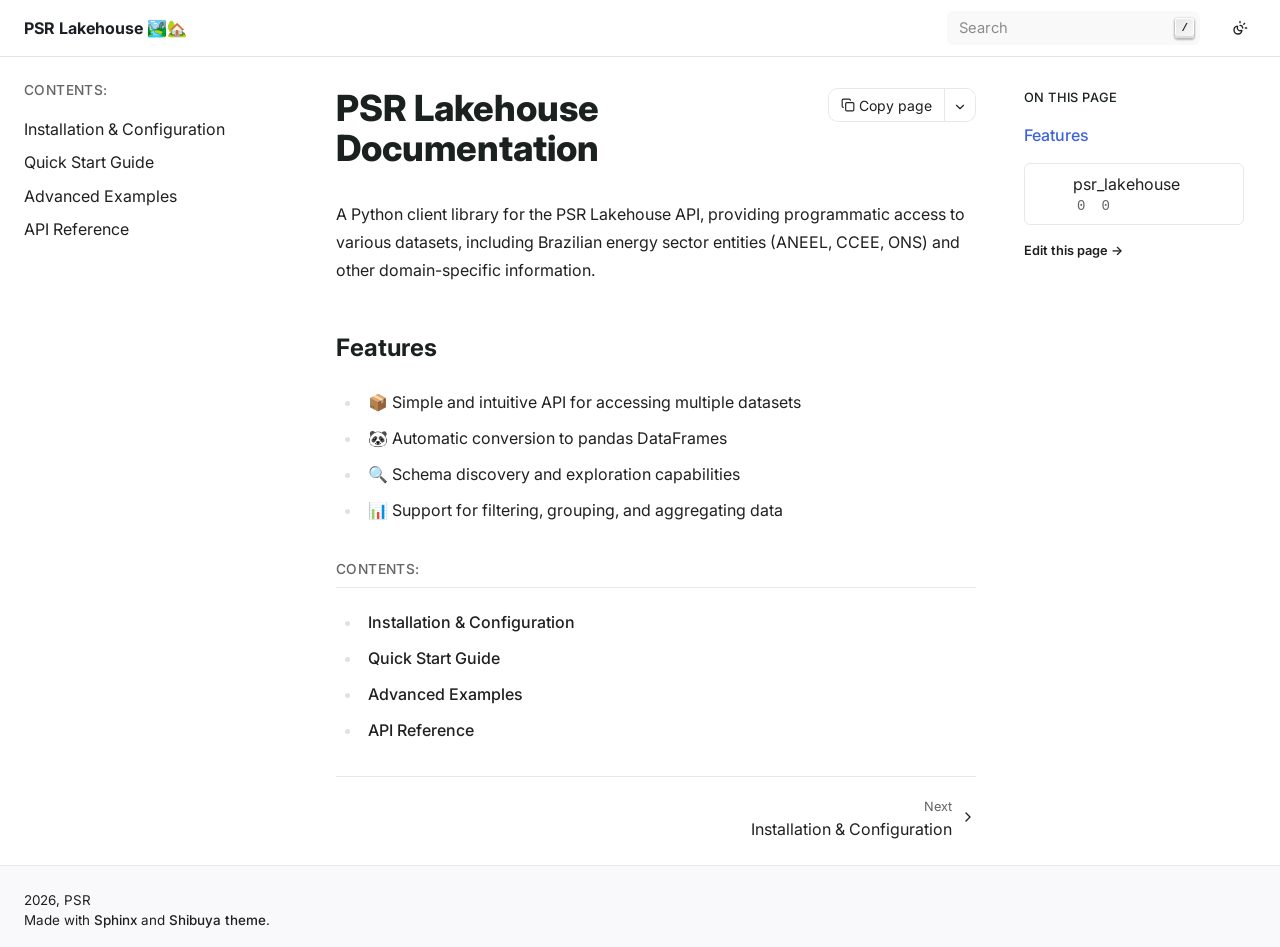
==== index.html @ c458782f "deploy: 25bab69f5a6893f2decd685c7408d98a4e9df2b8" ====
<!DOCTYPE html>
<html lang="en" data-accent-color="indigo" data-content_root="./">
<head>
  <meta charset="utf-8">
  <meta name="viewport" content="width=device-width, initial-scale=1.0"><title>PSR Lakehouse 🏞️🏡 documentation</title><link rel="index" title="Index" href="genindex.html" /><link rel="search" title="Search" href="search.html" /><link rel="next" title="Installation &amp; Configuration" href="installation.html" /><script>
    function setColorMode(t){let e=document.documentElement;e.setAttribute("data-color-mode",t);let a=window.matchMedia&&window.matchMedia("(prefers-color-scheme: dark)").matches,s=t;"auto"===t&&(s=a?"dark":"light"),"light"===s?(e.classList.remove("dark"),e.classList.add("light")):(e.classList.remove("light"),e.classList.add("dark"))}
    setColorMode(localStorage._theme||"auto");
  </script><link rel="stylesheet" type="text/css" href="_static/pygments.css?v=e1a1ceaf" />
    <link rel="stylesheet" type="text/css" href="_static/shibuya.css?v=44020203" />
    <link media="print" rel="stylesheet" type="text/css" href="_static/print.css?v=20ff2c19" />
    <link rel="preconnect" href="https://fonts.googleapis.com">
<link rel="preconnect" href="https://fonts.gstatic.com" crossorigin>
<link href="https://fonts.googleapis.com/css2?family=Inter:wght@400;500;600;700&display=swap" rel="stylesheet">
<style>
:root {
  --sy-f-text: "Inter", var(--sy-f-sys), var(--sy-f-cjk), sans-serif;
  --sy-f-heading: "Inter", var(--sy-f-sys), var(--sy-f-cjk), sans-serif;
}
</style>
    <meta property="og:type" content="website"/><meta property="og:title" content="PSR Lakehouse Documentation"/>
    <meta name="twitter:card" content="summary"/>
  </head>
<body><div class="sy-head">
  <div class="sy-head-blur"></div>
  <div class="sy-head-inner sy-container mx-auto">
    <a class="sy-head-brand" href="#">
      
      
      <strong>PSR Lakehouse 🏞️🏡</strong>
    </a>
    <div class="sy-head-nav" id="head-nav">
      <nav class="sy-head-links"></nav>
      <div class="sy-head-extra flex items-center print:hidden"><form class="searchbox flex items-center" action="search.html" method="get">
  <input type="text" name="q" placeholder="Search" />
  <kbd>/</kbd>
</form><div class="sy-head-socials">
  <a href="https://github.com/psrenergy/psr_lakehouse" aria-label="GitHub">
    <iconify-icon icon="simple-icons:github"></iconify-icon>
  </a></div></div>
    </div>
    <div class="sy-head-actions flex items-center shrink-0 print:hidden"><button class="js-theme theme-switch flex items-center"
data-aria-auto="Switch to light color mode"
data-aria-light="Switch to dark color mode"
data-aria-dark="Switch to auto color mode">
<i class="i-lucide theme-icon"></i>
</button><button class="md:hidden flex items-center js-menu" aria-label="Menu" type="button" aria-controls="head-nav" aria-expanded="false">
        <div class="hamburger">
          <span class="hamburger_1"></span>
          <span class="hamburger_2"></span>
          <span class="hamburger_3"></span>
        </div>
      </button>
    </div>
  </div>
</div>
<div class="sy-page sy-container flex mx-auto">
  <aside id="lside" class="sy-lside md:w-72 md:shrink-0 print:hidden">
    <div class="sy-lside-inner md:sticky">
      <div class="sy-scrollbar p-6">
        <div class="globaltoc" data-expand-depth="0"><p class="caption" role="heading" aria-level="3"><span class="caption-text">Contents:</span></p>
<ul>
<li class="toctree-l1"><a class="reference internal" href="installation.html">Installation &amp; Configuration</a></li>
<li class="toctree-l1"><a class="reference internal" href="quickstart.html">Quick Start Guide</a></li>
<li class="toctree-l1"><a class="reference internal" href="examples.html">Advanced Examples</a></li>
<li class="toctree-l1"><a class="reference internal" href="api.html">API Reference</a></li>
</ul>

        </div>
      </div>
    </div>
  </aside>
  <div class="lside-overlay js-menu" role="button" aria-label="Close left sidebar" aria-controls="lside" aria-expanded="false"></div>
  <aside id="rside" class="sy-rside pb-3 w-64 shrink-0 order-last">
    <button class="rside-close js-menu xl:hidden" aria-label="Close Table of Contents" type="button" aria-controls="rside" aria-expanded="false">
      <i class="i-lucide close"></i>
    </button>
    <div class="sy-scrollbar sy-rside-inner px-6 xl:top-16 xl:sticky xl:pl-0 pt-6 pb-4"><div class="localtoc"><h3>On this page</h3><ul>
<li><a class="reference internal" href="#features">Features</a></li>
</ul>
</div><a class="js-repo-stats repo-stats flex items-center" href="https://github.com/psrenergy/psr_lakehouse"
  data-type="github" data-user="psrenergy" data-repo="psr_lakehouse">
  <span class="w-8 flex items-center justify-around shrink-0 text-3xl">
    <iconify-icon icon="simple-icons:github"></iconify-icon>
  </span>
  <span class="flex-grow px-2 break-all">
    
    
      <span>psr_lakehouse</span>
    
    <span class="flex text-sm repo-stats-count">
      <span class="flex items-center pr-3">
        <iconify-icon icon="lucide:star"></iconify-icon>
        <strong class="js-repo-stars ml-1">0</strong>
      </span>
      <span class="flex items-center">
        <iconify-icon icon="lucide:git-fork"></iconify-icon>
        <strong class="js-repo-forks ml-1">0</strong>
      </span>
    </span>
  </span>
</a><div class="edit-this-page">
  <a href="https://github.com/psrenergy/psr_lakehouse/blob/main/docs/index.rst">Edit this page</a>
</div><div id="ethical-ad-placement" data-ea-publisher="readthedocs"></div></div>
  </aside>
  <div class="rside-overlay js-menu" role="button" aria-label="Close Table of Contents" aria-controls="rside" aria-expanded="false"></div>
  <main class="sy-main w-full max-sm:max-w-full print:pt-6">
<div class="sy-breadcrumbs" role="navigation">
  <div class="sy-breadcrumbs-inner flex items-center">
    <div class="md:hidden mr-3">
      <button class="js-menu" aria-label="Menu" type="button" aria-controls="lside" aria-expanded="false">
        <i class="i-lucide menu"></i>
      </button>
    </div>
    <ol class="flex-1" itemscope itemtype="https://schema.org/BreadcrumbList"><li itemprop="itemListElement" itemscope itemtype="https://schema.org/ListItem">
        <a itemprop="item" href="#"><span itemprop="name">PSR Lakehouse 🏞️🏡</span></a>
        <span>/</span>
        <meta itemprop="position" content="1" />
      </li><li itemprop="itemListElement" itemscope itemtype="https://schema.org/ListItem">
        <strong itemprop="name">PSR Lakehouse Documentation</strong>
        <meta itemprop="position" content="2" />
      </li></ol>
    <div class="xl:hidden ml-1">
      <button class="js-menu" aria-label="Show table of contents" type="button" aria-controls="rside"
        aria-expanded="false">
        <i class="i-lucide outdent"></i>
      </button>
    </div>
  </div>
</div><div class="flex flex-col break-words justify-between">
      <div class="relative min-w-0 max-w-6xl px-6 pb-6 pt-8 xl:px-12">
  <div class="copy-page-wrapper relative pb-4 lg:absolute lg:top-8 lg:right-6 xl:right-12">
  <div id="copy-page-trigger">
    <button
      type="button"
      class="js-copy px-3 py-1 inline-flex items-center gap-1"
      data-url="https://raw.githubusercontent.com/psrenergy/psr_lakehouse/refs/heads/main/docs/index.rst.txt"
    >
      <i class="i-lucide" data-icon="copy"></i>
      <span>Copy page</span>
    </button>
    <button class="js-menu px-2 py-1" type="button" aria-label="More actions"
      aria-haspopup="menu" aria-expanded="false" aria-controls="copy-page-content">
      <i class="i-lucide chevron-down"></i>
    </button>
  </div>
  <div id="copy-page-content" role="menu" aria-orientation="vertical" aria-hidden="true">
    <div role="presentation">
      <div class="flex flex-col" role="group">
        <button class="js-copy" type="button" role="menuitem"
          data-url="https://raw.githubusercontent.com/psrenergy/psr_lakehouse/refs/heads/main/docs/index.rst.txt">
          <span class="iconify-icon">
            <i class="i-lucide" data-icon="copy"></i>
          </span>
          <span>Copy page</span>
        </button>
        <a role="menuitem" href="https://raw.githubusercontent.com/psrenergy/psr_lakehouse/refs/heads/main/docs/index.rst.txt" target="_blank" rel="nofollow"><iconify-icon icon="bi:code-slash"></iconify-icon>
            <span>View Source</span></a><a role="menuitem" href="https://chatgpt.com/?hints=search&q=Read%20https%3A//raw.githubusercontent.com/psrenergy/psr_lakehouse/refs/heads/main/docs/index.rst.txt%20so%20I%20can%20ask%20questions%20about%20it." target="_blank" rel="nofollow">
          <iconify-icon icon="bi:openai"></iconify-icon>
          <span>Open in ChatGPT</span>
        </a><a role="menuitem" href="https://claude.ai/new?q=Read%20https%3A//raw.githubusercontent.com/psrenergy/psr_lakehouse/refs/heads/main/docs/index.rst.txt%20so%20I%20can%20ask%20questions%20about%20it." target="_blank" rel="nofollow">
          <iconify-icon icon="bi:claude"></iconify-icon>
          <span>Open in Claude</span>
        </a></div>
    </div>
  </div>
</div><article class="yue" role="main">
          <section id="psr-lakehouse-documentation">
<h1>PSR Lakehouse Documentation<a class="headerlink" href="#psr-lakehouse-documentation" title="Link to this heading">¶</a></h1>
<p>A Python client library for the PSR Lakehouse API, providing programmatic access to various datasets, including Brazilian energy sector entities (ANEEL, CCEE, ONS) and other domain-specific information.</p>
<section id="features">
<h2>Features<a class="headerlink" href="#features" title="Link to this heading">¶</a></h2>
<ul class="simple">
<li><p>📦 Simple and intuitive API for accessing multiple datasets</p></li>
<li><p>🐼 Automatic conversion to pandas DataFrames</p></li>
<li><p>🔍 Schema discovery and exploration capabilities</p></li>
<li><p>📊 Support for filtering, grouping, and aggregating data</p></li>
</ul>
<div class="toctree-wrapper compound">
<p class="caption" role="heading"><span class="caption-text">Contents:</span></p>
<ul>
<li class="toctree-l1"><a class="reference internal" href="installation.html">Installation &amp; Configuration</a></li>
<li class="toctree-l1"><a class="reference internal" href="quickstart.html">Quick Start Guide</a></li>
<li class="toctree-l1"><a class="reference internal" href="examples.html">Advanced Examples</a></li>
<li class="toctree-l1"><a class="reference internal" href="api.html">API Reference</a></li>
</ul>
</div>
</section>
</section>

        </article><button class="back-to-top" type="button">
  <svg xmlns="http://www.w3.org/2000/svg" viewBox="0 0 24 24">
    <path d="M13 20h-2V8l-5.5 5.5-1.42-1.42L12 4.16l7.92 7.92-1.42 1.42L13 8v12z"></path>
  </svg>
  <span>Back to top</span>
</button><div class="navigation flex print:hidden"><div class="navigation-next">
    <a href="installation.html">
      <div class="page-info">
        <span>Next</span>
        <div class="title">Installation &amp; Configuration</div>
      </div>
      <i class="i-lucide chevron-right"></i>
    </a>
  </div></div></div>
    </div>
  </main>
</div>
<footer class="sy-foot">
  <div class="sy-foot-inner sy-container mx-auto">
    <div class="sy-foot-reserved md:flex justify-between items-center">
      <div class="sy-foot-copyright"><p>2026, PSR</p>
  
  <p>
    Made with
    
    <a href="https://www.sphinx-doc.org/">Sphinx</a> and
    
    <a href="https://shibuya.lepture.com">Shibuya theme</a>.
  </p>
</div>
      <div class="sy-foot-socials">
<a href="https://github.com/psrenergy/psr_lakehouse" aria-label="GitHub">
  <iconify-icon icon="simple-icons:github"></iconify-icon>
</a></div>
    </div>
  </div>
</footer>
      <script src="_static/documentation_options.js?v=5929fcd5"></script>
      <script src="_static/doctools.js?v=fd6eb6e6"></script>
      <script src="_static/sphinx_highlight.js?v=6ffebe34"></script>
      <script src="_static/shibuya.js?v=cac61aee"></script></body>
</html>
---- _static/pygments.css ----
:root {
--syntax-light-background: #ffffff;
--syntax-light-highlight: #4ac26b40;
--syntax-light-text: #1F2328;
--syntax-light-escape: #0A3069;
--syntax-light-error: #82071E;
--syntax-light-keyword: #CF222E;
--syntax-light-keyword-constant: #0550AE;
--syntax-light-keyword-type: #953800;
--syntax-light-name-attribute: #0550AE;
--syntax-light-name-builtin: #0550AE;
--syntax-light-name-class: #953800;
--syntax-light-name-constant: #0550AE;
--syntax-light-name-decorator: #0550AE;
--syntax-light-name-entity: #0550AE;
--syntax-light-name-exception: #0550AE;
--syntax-light-name-function: #8250DF;
--syntax-light-name-function-magic: #0550AE;
--syntax-light-name-property: #0550AE;
--syntax-light-name-label: #0A3069;
--syntax-light-name-tag: #116329;
--syntax-light-name-variable-class: #953800;
--syntax-light-literal: #0A3069;
--syntax-light-literal-string: #0A3069;
--syntax-light-literal-string-affix: #CF222E;
--syntax-light-literal-string-backtick: #0550AE;
--syntax-light-literal-string-interpol: #CF222E;
--syntax-light-literal-string-regex: #0A3069;
--syntax-light-literal-string-symbol: #0550AE;
--syntax-light-literal-number: #0550AE;
--syntax-light-operator: #CF222E;
--syntax-light-operator-word: #0550AE;
--syntax-light-comment: #6E7781;
--syntax-light-comment-preproc: #CF222E;
--syntax-light-comment-preprocfile: #0A3069;
--syntax-light-generic-deleted: #82071E;
--syntax-light-generic-emph: #1F2328;
--syntax-light-generic-error: #82071E;
--syntax-light-generic-heading: #0550AE;
--syntax-light-generic-inserted: #116329;
--syntax-light-generic-output: #0A3069;
--syntax-light-generic-prompt: #CF222E;
--syntax-light-generic-strong: #1F2328;
--syntax-light-generic-subheading: #0550AE;
--syntax-light-generic-emphstrong: #1F2328;
--syntax-light-generic-traceback: #82071E;
--syntax-light-text-whitespace: #1F2328;
--syntax-light-keyword-declaration: #CF222E;
--syntax-light-keyword-namespace: #CF222E;
--syntax-light-keyword-pseudo: #CF222E;
--syntax-light-keyword-reserved: #CF222E;
--syntax-light-name-builtin-pseudo: #0550AE;
--syntax-light-literal-date: #0A3069;
--syntax-light-literal-string-char: #0A3069;
--syntax-light-literal-string-delimiter: #0A3069;
--syntax-light-literal-string-doc: #0A3069;
--syntax-light-literal-string-double: #0A3069;
--syntax-light-literal-string-escape: #0A3069;
--syntax-light-literal-string-heredoc: #0A3069;
--syntax-light-literal-string-other: #0A3069;
--syntax-light-literal-string-single: #0A3069;
--syntax-light-literal-number-bin: #0550AE;
--syntax-light-literal-number-float: #0550AE;
--syntax-light-literal-number-hex: #0550AE;
--syntax-light-literal-number-integer: #0550AE;
--syntax-light-literal-number-integer-long: #0550AE;
--syntax-light-literal-number-oct: #0550AE;
--syntax-light-comment-hashbang: #6E7781;
--syntax-light-comment-multiline: #6E7781;
--syntax-light-comment-single: #6E7781;
--syntax-light-comment-special: #6E7781;
}
html.light .highlight .c { color: var(--syntax-light-comment) }
html.light .highlight .err { color: var(--syntax-light-error) }
html.light .highlight .esc { color: var(--syntax-light-escape) }
html.light .highlight .k { color: var(--syntax-light-keyword) }
html.light .highlight .l { color: var(--syntax-light-literal) }
html.light .highlight .o { color: var(--syntax-light-operator) }
html.light .highlight .ch { color: var(--syntax-light-comment-hashbang) }
html.light .highlight .cm { color: var(--syntax-light-comment-multiline) }
html.light .highlight .cp { color: var(--syntax-light-comment-preproc) }
html.light .highlight .cpf { color: var(--syntax-light-comment-preprocfile) }
html.light .highlight .c1 { color: var(--syntax-light-comment-single) }
html.light .highlight .cs { color: var(--syntax-light-comment-special) }
html.light .highlight .gd { color: var(--syntax-light-generic-deleted) }
html.light .highlight .ge { color: var(--syntax-light-generic-emph); font-style: italic }
html.light .highlight .ges { color: var(--syntax-light-generic-emphstrong); font-weight: bold; font-style: italic }
html.light .highlight .gr { color: var(--syntax-light-generic-error) }
html.light .highlight .gh { color: var(--syntax-light-generic-heading); font-weight: bold }
html.light .highlight .gi { color: var(--syntax-light-generic-inserted) }
html.light .highlight .go { color: var(--syntax-light-generic-output) }
html.light .highlight .gp { color: var(--syntax-light-generic-prompt) }
html.light .highlight .gs { color: var(--syntax-light-generic-strong); font-weight: bold }
html.light .highlight .gu { color: var(--syntax-light-generic-subheading) }
html.light .highlight .gt { color: var(--syntax-light-generic-traceback) }
html.light .highlight .kc { color: var(--syntax-light-keyword-constant) }
html.light .highlight .kd { color: var(--syntax-light-keyword-declaration) }
html.light .highlight .kn { color: var(--syntax-light-keyword-namespace) }
html.light .highlight .kp { color: var(--syntax-light-keyword-pseudo) }
html.light .highlight .kr { color: var(--syntax-light-keyword-reserved) }
html.light .highlight .kt { color: var(--syntax-light-keyword-type) }
html.light .highlight .ld { color: var(--syntax-light-literal-date) }
html.light .highlight .m { color: var(--syntax-light-literal-number) }
html.light .highlight .s { color: var(--syntax-light-literal-string) }
html.light .highlight .na { color: var(--syntax-light-name-attribute) }
html.light .highlight .nb { color: var(--syntax-light-name-builtin) }
html.light .highlight .nc { color: var(--syntax-light-name-class) }
html.light .highlight .no { color: var(--syntax-light-name-constant) }
html.light .highlight .nd { color: var(--syntax-light-name-decorator) }
html.light .highlight .ni { color: var(--syntax-light-name-entity) }
html.light .highlight .ne { color: var(--syntax-light-name-exception) }
html.light .highlight .nf { color: var(--syntax-light-name-function) }
html.light .highlight .nl { color: var(--syntax-light-name-label) }
html.light .highlight .py { color: var(--syntax-light-name-property) }
html.light .highlight .nt { color: var(--syntax-light-name-tag) }
html.light .highlight .ow { color: var(--syntax-light-operator-word) }
html.light .highlight .w { color: var(--syntax-light-text-whitespace) }
html.light .highlight .mb { color: var(--syntax-light-literal-number-bin) }
html.light .highlight .mf { color: var(--syntax-light-literal-number-float) }
html.light .highlight .mh { color: var(--syntax-light-literal-number-hex) }
html.light .highlight .mi { color: var(--syntax-light-literal-number-integer) }
html.light .highlight .mo { color: var(--syntax-light-literal-number-oct) }
html.light .highlight .sa { color: var(--syntax-light-literal-string-affix) }
html.light .highlight .sb { color: var(--syntax-light-literal-string-backtick) }
html.light .highlight .sc { color: var(--syntax-light-literal-string-char) }
html.light .highlight .dl { color: var(--syntax-light-literal-string-delimiter) }
html.light .highlight .sd { color: var(--syntax-light-literal-string-doc) }
html.light .highlight .s2 { color: var(--syntax-light-literal-string-double) }
html.light .highlight .se { color: var(--syntax-light-literal-string-escape) }
html.light .highlight .sh { color: var(--syntax-light-literal-string-heredoc) }
html.light .highlight .si { color: var(--syntax-light-literal-string-interpol) }
html.light .highlight .sx { color: var(--syntax-light-literal-string-other) }
html.light .highlight .sr { color: var(--syntax-light-literal-string-regex) }
html.light .highlight .s1 { color: var(--syntax-light-literal-string-single) }
html.light .highlight .ss { color: var(--syntax-light-literal-string-symbol) }
html.light .highlight .bp { color: var(--syntax-light-name-builtin-pseudo) }
html.light .highlight .fm { color: var(--syntax-light-name-function-magic) }
html.light .highlight .vc { color: var(--syntax-light-name-variable-class) }
html.light .highlight .il { color: var(--syntax-light-literal-number-integer-long) }
:root {
--syntax-dark-background: #0d1117;
--syntax-dark-highlight: #3fb95040;
--syntax-dark-text: #E6EDF3;
--syntax-dark-escape: #A5D6FF;
--syntax-dark-error: #FFA198;
--syntax-dark-keyword: #FF7B72;
--syntax-dark-keyword-constant: #79C0FF;
--syntax-dark-keyword-type: #FFA657;
--syntax-dark-name-attribute: #79C0FF;
--syntax-dark-name-builtin: #79C0FF;
--syntax-dark-name-class: #FFA657;
--syntax-dark-name-constant: #79C0FF;
--syntax-dark-name-decorator: #79C0FF;
--syntax-dark-name-entity: #79C0FF;
--syntax-dark-name-exception: #79C0FF;
--syntax-dark-name-function: #D2A8FF;
--syntax-dark-name-function-magic: #79C0FF;
--syntax-dark-name-property: #79C0FF;
--syntax-dark-name-label: #A5D6FF;
--syntax-dark-name-tag: #7EE787;
--syntax-dark-name-variable-class: #FFA657;
--syntax-dark-literal: #A5D6FF;
--syntax-dark-literal-string: #A5D6FF;
--syntax-dark-literal-string-affix: #FF7B72;
--syntax-dark-literal-string-backtick: #79C0FF;
--syntax-dark-literal-string-interpol: #FF7B72;
--syntax-dark-literal-string-regex: #A5D6FF;
--syntax-dark-literal-string-symbol: #79C0FF;
--syntax-dark-literal-number: #79C0FF;
--syntax-dark-operator: #FF7B72;
--syntax-dark-operator-word: #79C0FF;
--syntax-dark-comment: #8B949E;
--syntax-dark-comment-preproc: #FF7B72;
--syntax-dark-comment-preprocfile: #A5D6FF;
--syntax-dark-generic-deleted: #FFA198;
--syntax-dark-generic-emph: #E6EDF3;
--syntax-dark-generic-error: #FFA198;
--syntax-dark-generic-heading: #79C0FF;
--syntax-dark-generic-inserted: #7EE787;
--syntax-dark-generic-output: #A5D6FF;
--syntax-dark-generic-prompt: #FF7B72;
--syntax-dark-generic-strong: #E6EDF3;
--syntax-dark-generic-subheading: #79C0FF;
--syntax-dark-generic-emphstrong: #E6EDF3;
--syntax-dark-generic-traceback: #FFA198;
--syntax-dark-text-whitespace: #E6EDF3;
--syntax-dark-keyword-declaration: #FF7B72;
--syntax-dark-keyword-namespace: #FF7B72;
--syntax-dark-keyword-pseudo: #FF7B72;
--syntax-dark-keyword-reserved: #FF7B72;
--syntax-dark-name-builtin-pseudo: #79C0FF;
--syntax-dark-literal-date: #A5D6FF;
--syntax-dark-literal-string-char: #A5D6FF;
--syntax-dark-literal-string-delimiter: #A5D6FF;
--syntax-dark-literal-string-doc: #A5D6FF;
--syntax-dark-literal-string-double: #A5D6FF;
--syntax-dark-literal-string-escape: #A5D6FF;
--syntax-dark-literal-string-heredoc: #A5D6FF;
--syntax-dark-literal-string-other: #A5D6FF;
--syntax-dark-literal-string-single: #A5D6FF;
--syntax-dark-literal-number-bin: #79C0FF;
--syntax-dark-literal-number-float: #79C0FF;
--syntax-dark-literal-number-hex: #79C0FF;
--syntax-dark-literal-number-integer: #79C0FF;
--syntax-dark-literal-number-integer-long: #79C0FF;
--syntax-dark-literal-number-oct: #79C0FF;
--syntax-dark-comment-hashbang: #8B949E;
--syntax-dark-comment-multiline: #8B949E;
--syntax-dark-comment-single: #8B949E;
--syntax-dark-comment-special: #8B949E;
}
html.dark .highlight .c, html.light .dark-code .highlight .c { color: var(--syntax-dark-comment) }
html.dark .highlight .err, html.light .dark-code .highlight .err { color: var(--syntax-dark-error) }
html.dark .highlight .esc, html.light .dark-code .highlight .esc { color: var(--syntax-dark-escape) }
html.dark .highlight .k, html.light .dark-code .highlight .k { color: var(--syntax-dark-keyword) }
html.dark .highlight .l, html.light .dark-code .highlight .l { color: var(--syntax-dark-literal) }
html.dark .highlight .o, html.light .dark-code .highlight .o { color: var(--syntax-dark-operator) }
html.dark .highlight .ch, html.light .dark-code .highlight .ch { color: var(--syntax-dark-comment-hashbang) }
html.dark .highlight .cm, html.light .dark-code .highlight .cm { color: var(--syntax-dark-comment-multiline) }
html.dark .highlight .cp, html.light .dark-code .highlight .cp { color: var(--syntax-dark-comment-preproc) }
html.dark .highlight .cpf, html.light .dark-code .highlight .cpf { color: var(--syntax-dark-comment-preprocfile) }
html.dark .highlight .c1, html.light .dark-code .highlight .c1 { color: var(--syntax-dark-comment-single) }
html.dark .highlight .cs, html.light .dark-code .highlight .cs { color: var(--syntax-dark-comment-special) }
html.dark .highlight .gd, html.light .dark-code .highlight .gd { color: var(--syntax-dark-generic-deleted) }
html.dark .highlight .ge, html.light .dark-code .highlight .ge { color: var(--syntax-dark-generic-emph); font-style: italic }
html.dark .highlight .ges, html.light .dark-code .highlight .ges { color: var(--syntax-dark-generic-emphstrong); font-weight: bold; font-style: italic }
html.dark .highlight .gr, html.light .dark-code .highlight .gr { color: var(--syntax-dark-generic-error) }
html.dark .highlight .gh, html.light .dark-code .highlight .gh { color: var(--syntax-dark-generic-heading); font-weight: bold }
html.dark .highlight .gi, html.light .dark-code .highlight .gi { color: var(--syntax-dark-generic-inserted) }
html.dark .highlight .go, html.light .dark-code .highlight .go { color: var(--syntax-dark-generic-output) }
html.dark .highlight .gp, html.light .dark-code .highlight .gp { color: var(--syntax-dark-generic-prompt) }
html.dark .highlight .gs, html.light .dark-code .highlight .gs { color: var(--syntax-dark-generic-strong); font-weight: bold }
html.dark .highlight .gu, html.light .dark-code .highlight .gu { color: var(--syntax-dark-generic-subheading) }
html.dark .highlight .gt, html.light .dark-code .highlight .gt { color: var(--syntax-dark-generic-traceback) }
html.dark .highlight .kc, html.light .dark-code .highlight .kc { color: var(--syntax-dark-keyword-constant) }
html.dark .highlight .kd, html.light .dark-code .highlight .kd { color: var(--syntax-dark-keyword-declaration) }
html.dark .highlight .kn, html.light .dark-code .highlight .kn { color: var(--syntax-dark-keyword-namespace) }
html.dark .highlight .kp, html.light .dark-code .highlight .kp { color: var(--syntax-dark-keyword-pseudo) }
html.dark .highlight .kr, html.light .dark-code .highlight .kr { color: var(--syntax-dark-keyword-reserved) }
html.dark .highlight .kt, html.light .dark-code .highlight .kt { color: var(--syntax-dark-keyword-type) }
html.dark .highlight .ld, html.light .dark-code .highlight .ld { color: var(--syntax-dark-literal-date) }
html.dark .highlight .m, html.light .dark-code .highlight .m { color: var(--syntax-dark-literal-number) }
html.dark .highlight .s, html.light .dark-code .highlight .s { color: var(--syntax-dark-literal-string) }
html.dark .highlight .na, html.light .dark-code .highlight .na { color: var(--syntax-dark-name-attribute) }
html.dark .highlight .nb, html.light .dark-code .highlight .nb { color: var(--syntax-dark-name-builtin) }
html.dark .highlight .nc, html.light .dark-code .highlight .nc { color: var(--syntax-dark-name-class) }
html.dark .highlight .no, html.light .dark-code .highlight .no { color: var(--syntax-dark-name-constant) }
html.dark .highlight .nd, html.light .dark-code .highlight .nd { color: var(--syntax-dark-name-decorator) }
html.dark .highlight .ni, html.light .dark-code .highlight .ni { color: var(--syntax-dark-name-entity) }
html.dark .highlight .ne, html.light .dark-code .highlight .ne { color: var(--syntax-dark-name-exception) }
html.dark .highlight .nf, html.light .dark-code .highlight .nf { color: var(--syntax-dark-name-function) }
html.dark .highlight .nl, html.light .dark-code .highlight .nl { color: var(--syntax-dark-name-label) }
html.dark .highlight .py, html.light .dark-code .highlight .py { color: var(--syntax-dark-name-property) }
html.dark .highlight .nt, html.light .dark-code .highlight .nt { color: var(--syntax-dark-name-tag) }
html.dark .highlight .ow, html.light .dark-code .highlight .ow { color: var(--syntax-dark-operator-word) }
html.dark .highlight .w, html.light .dark-code .highlight .w { color: var(--syntax-dark-text-whitespace) }
html.dark .highlight .mb, html.light .dark-code .highlight .mb { color: var(--syntax-dark-literal-number-bin) }
html.dark .highlight .mf, html.light .dark-code .highlight .mf { color: var(--syntax-dark-literal-number-float) }
html.dark .highlight .mh, html.light .dark-code .highlight .mh { color: var(--syntax-dark-literal-number-hex) }
html.dark .highlight .mi, html.light .dark-code .highlight .mi { color: var(--syntax-dark-literal-number-integer) }
html.dark .highlight .mo, html.light .dark-code .highlight .mo { color: var(--syntax-dark-literal-number-oct) }
html.dark .highlight .sa, html.light .dark-code .highlight .sa { color: var(--syntax-dark-literal-string-affix) }
html.dark .highlight .sb, html.light .dark-code .highlight .sb { color: var(--syntax-dark-literal-string-backtick) }
html.dark .highlight .sc, html.light .dark-code .highlight .sc { color: var(--syntax-dark-literal-string-char) }
html.dark .highlight .dl, html.light .dark-code .highlight .dl { color: var(--syntax-dark-literal-string-delimiter) }
html.dark .highlight .sd, html.light .dark-code .highlight .sd { color: var(--syntax-dark-literal-string-doc) }
html.dark .highlight .s2, html.light .dark-code .highlight .s2 { color: var(--syntax-dark-literal-string-double) }
html.dark .highlight .se, html.light .dark-code .highlight .se { color: var(--syntax-dark-literal-string-escape) }
html.dark .highlight .sh, html.light .dark-code .highlight .sh { color: var(--syntax-dark-literal-string-heredoc) }
html.dark .highlight .si, html.light .dark-code .highlight .si { color: var(--syntax-dark-literal-string-interpol) }
html.dark .highlight .sx, html.light .dark-code .highlight .sx { color: var(--syntax-dark-literal-string-other) }
html.dark .highlight .sr, html.light .dark-code .highlight .sr { color: var(--syntax-dark-literal-string-regex) }
html.dark .highlight .s1, html.light .dark-code .highlight .s1 { color: var(--syntax-dark-literal-string-single) }
html.dark .highlight .ss, html.light .dark-code .highlight .ss { color: var(--syntax-dark-literal-string-symbol) }
html.dark .highlight .bp, html.light .dark-code .highlight .bp { color: var(--syntax-dark-name-builtin-pseudo) }
html.dark .highlight .fm, html.light .dark-code .highlight .fm { color: var(--syntax-dark-name-function-magic) }
html.dark .highlight .vc, html.light .dark-code .highlight .vc { color: var(--syntax-dark-name-variable-class) }
html.dark .highlight .il, html.light .dark-code .highlight .il { color: var(--syntax-dark-literal-number-integer-long) }
---- _static/print.css ----
.sy-head {
  position: static;
  border-bottom: 1px solid var(--sy-c-divider);
}

.sy-head-inner {
  padding: 0;
}

.sy-breadcrumbs {
  display: none;
}

h1, h2, h3, h4, h5, h6 {
  page-break-inside: avoid;
  page-break-after: avoid;
}

.code-block-caption,
pre, code {
  page-break-inside: avoid;
  white-space: pre-wrap;

  -webkit-print-color-adjust: exact;
}

.yue a.headerlink {
  display: none;
}

.highlight .linenos {
  box-shadow: none;
}

.admonition,
.sd-sphinx-override {
  -webkit-print-color-adjust: exact;
}

.sd-card {
  page-break-inside: avoid;
}
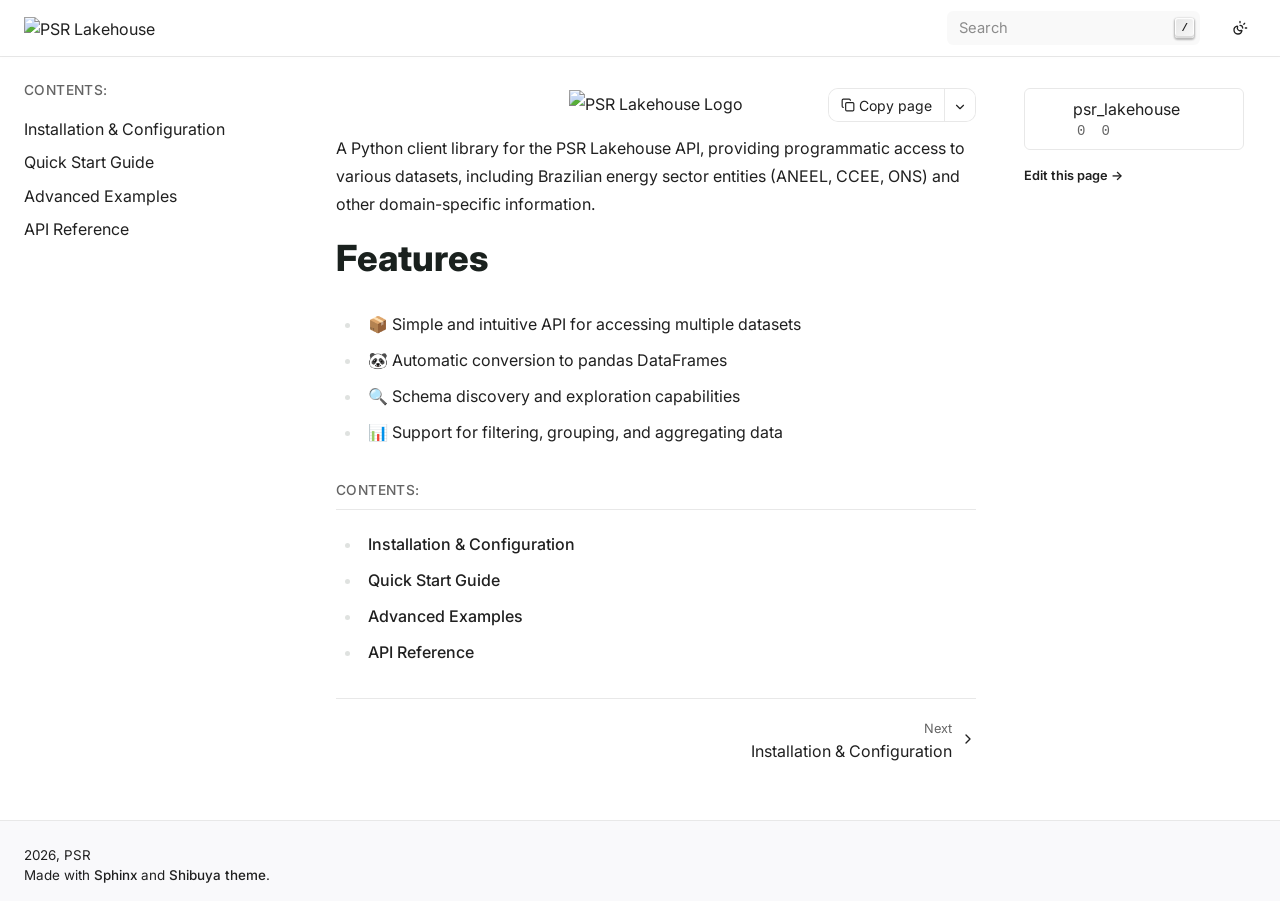
==== commit d9d379aa: "deploy: 456ee8cc8b22d566cdabe812780c5b3045dd074b" ====
--- a/index.html
+++ b/index.html
@@ -2,12 +2,13 @@
 <html lang="en" data-accent-color="indigo" data-content_root="./">
 <head>
   <meta charset="utf-8">
-  <meta name="viewport" content="width=device-width, initial-scale=1.0"><title>PSR Lakehouse 🏞️🏡 documentation</title><link rel="index" title="Index" href="genindex.html" /><link rel="search" title="Search" href="search.html" /><link rel="next" title="Installation &amp; Configuration" href="installation.html" /><script>
+  <meta name="viewport" content="width=device-width, initial-scale=1.0"><title>PSR Lakehouse documentation</title><link rel="shortcut icon" href="_static/lakehouse.svg"/><link rel="index" title="Index" href="genindex.html" /><link rel="search" title="Search" href="search.html" /><link rel="next" title="Installation &amp; Configuration" href="installation.html" /><script>
     function setColorMode(t){let e=document.documentElement;e.setAttribute("data-color-mode",t);let a=window.matchMedia&&window.matchMedia("(prefers-color-scheme: dark)").matches,s=t;"auto"===t&&(s=a?"dark":"light"),"light"===s?(e.classList.remove("dark"),e.classList.add("light")):(e.classList.remove("light"),e.classList.add("dark"))}
     setColorMode(localStorage._theme||"auto");
   </script><link rel="stylesheet" type="text/css" href="_static/pygments.css?v=e1a1ceaf" />
     <link rel="stylesheet" type="text/css" href="_static/shibuya.css?v=44020203" />
     <link media="print" rel="stylesheet" type="text/css" href="_static/print.css?v=20ff2c19" />
+    <link rel="stylesheet" type="text/css" href="_static/custom.css?v=dab9ba16" />
     <link rel="preconnect" href="https://fonts.googleapis.com">
 <link rel="preconnect" href="https://fonts.gstatic.com" crossorigin>
 <link href="https://fonts.googleapis.com/css2?family=Inter:wght@400;500;600;700&display=swap" rel="stylesheet">
@@ -17,16 +18,16 @@
   --sy-f-heading: "Inter", var(--sy-f-sys), var(--sy-f-cjk), sans-serif;
 }
 </style>
-    <meta property="og:type" content="website"/><meta property="og:title" content="PSR Lakehouse Documentation"/>
+    <meta property="og:type" content="website"/><meta property="og:title" content="Features"/>
     <meta name="twitter:card" content="summary"/>
   </head>
 <body><div class="sy-head">
   <div class="sy-head-blur"></div>
   <div class="sy-head-inner sy-container mx-auto">
     <a class="sy-head-brand" href="#">
-      
-      
-      <strong>PSR Lakehouse 🏞️🏡</strong>
+      <img class="light-logo" src="_static/img/lakehouse_horizontal_light.svg" alt="PSR Lakehouse" height="28" loading="lazy" />
+      <img class="dark-logo" src="_static/img/lakehouse_horizontal_dark.png" alt="PSR Lakehouse" height="28" loading="lazy" />
+      <strong>PSR Lakehouse</strong>
     </a>
     <div class="sy-head-nav" id="head-nav">
       <nav class="sy-head-links"></nav>
@@ -74,10 +75,7 @@
     <button class="rside-close js-menu xl:hidden" aria-label="Close Table of Contents" type="button" aria-controls="rside" aria-expanded="false">
       <i class="i-lucide close"></i>
     </button>
-    <div class="sy-scrollbar sy-rside-inner px-6 xl:top-16 xl:sticky xl:pl-0 pt-6 pb-4"><div class="localtoc"><h3>On this page</h3><ul>
-<li><a class="reference internal" href="#features">Features</a></li>
-</ul>
-</div><a class="js-repo-stats repo-stats flex items-center" href="https://github.com/psrenergy/psr_lakehouse"
+    <div class="sy-scrollbar sy-rside-inner px-6 xl:top-16 xl:sticky xl:pl-0 pt-6 pb-4"><a class="js-repo-stats repo-stats flex items-center" href="https://github.com/psrenergy/psr_lakehouse"
   data-type="github" data-user="psrenergy" data-repo="psr_lakehouse">
   <span class="w-8 flex items-center justify-around shrink-0 text-3xl">
     <iconify-icon icon="simple-icons:github"></iconify-icon>
@@ -112,11 +110,11 @@
       </button>
     </div>
     <ol class="flex-1" itemscope itemtype="https://schema.org/BreadcrumbList"><li itemprop="itemListElement" itemscope itemtype="https://schema.org/ListItem">
-        <a itemprop="item" href="#"><span itemprop="name">PSR Lakehouse 🏞️🏡</span></a>
+        <a itemprop="item" href="#"><span itemprop="name">PSR Lakehouse</span></a>
         <span>/</span>
         <meta itemprop="position" content="1" />
       </li><li itemprop="itemListElement" itemscope itemtype="https://schema.org/ListItem">
-        <strong itemprop="name">PSR Lakehouse Documentation</strong>
+        <strong itemprop="name">Features</strong>
         <meta itemprop="position" content="2" />
       </li></ol>
     <div class="xl:hidden ml-1">
@@ -164,11 +162,12 @@
     </div>
   </div>
 </div><article class="yue" role="main">
-          <section id="psr-lakehouse-documentation">
-<h1>PSR Lakehouse Documentation<a class="headerlink" href="#psr-lakehouse-documentation" title="Link to this heading">¶</a></h1>
-<p>A Python client library for the PSR Lakehouse API, providing programmatic access to various datasets, including Brazilian energy sector entities (ANEEL, CCEE, ONS) and other domain-specific information.</p>
+          <div class="hero-logo" style="text-align: center; margin-bottom: 1rem;">
+  <img class="only-light" src="_static/img/lakehouse_horizontal_light.svg" alt="PSR Lakehouse Logo" style="width: 100%; max-width: 100%;" />
+  <img class="only-dark" src="_static/img/lakehouse_horizontal_dark.png" alt="PSR Lakehouse Logo" style="width: 100%; max-width: 100%;" />
+</div><p>A Python client library for the PSR Lakehouse API, providing programmatic access to various datasets, including Brazilian energy sector entities (ANEEL, CCEE, ONS) and other domain-specific information.</p>
 <section id="features">
-<h2>Features<a class="headerlink" href="#features" title="Link to this heading">¶</a></h2>
+<h1>Features<a class="headerlink" href="#features" title="Link to this heading">¶</a></h1>
 <ul class="simple">
 <li><p>📦 Simple and intuitive API for accessing multiple datasets</p></li>
 <li><p>🐼 Automatic conversion to pandas DataFrames</p></li>
@@ -184,7 +183,6 @@
 <li class="toctree-l1"><a class="reference internal" href="api.html">API Reference</a></li>
 </ul>
 </div>
-</section>
 </section>
 
         </article><button class="back-to-top" type="button">
--- a/_static/custom.css
+++ b/_static/custom.css
@@ -0,0 +1,11 @@
+.sy-head-brand img {
+    height: 42px !important;
+}
+
+html:not([data-theme="dark"]) .only-dark {
+    display: none !important;
+}
+
+html[data-theme="dark"] .only-light {
+    display: none !important;
+}
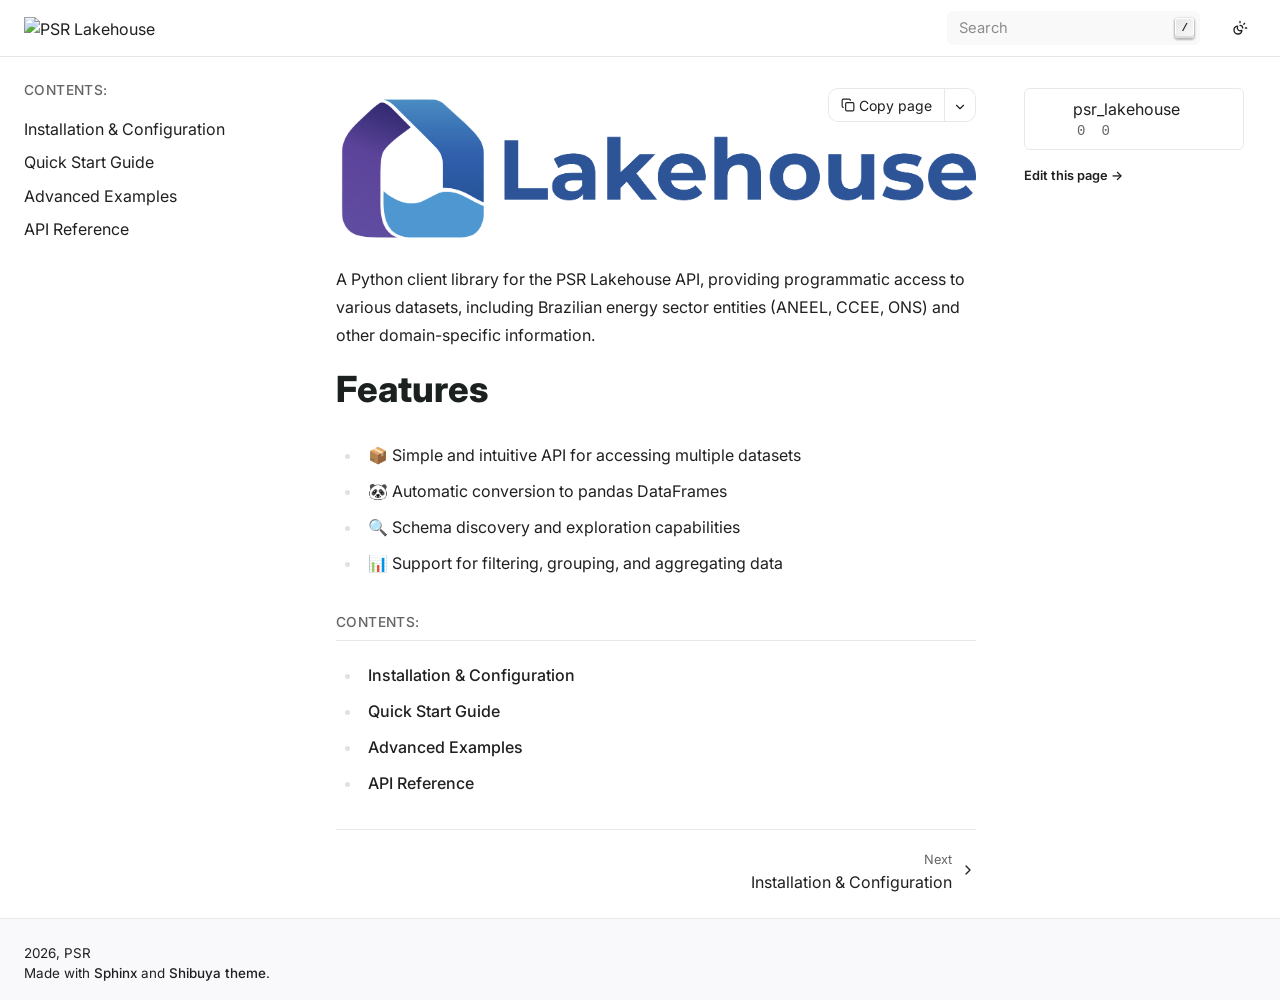
==== commit ee2c0e12: "deploy: 1862197c1b03ddcaf595fa17b051e3e8220517be" ====
--- a/index.html
+++ b/index.html
@@ -162,10 +162,15 @@
     </div>
   </div>
 </div><article class="yue" role="main">
-          <div class="hero-logo" style="text-align: center; margin-bottom: 1rem;">
-  <img class="only-light" src="_static/img/lakehouse_horizontal_light.svg" alt="PSR Lakehouse Logo" style="width: 100%; max-width: 100%;" />
-  <img class="only-dark" src="_static/img/lakehouse_horizontal_dark.png" alt="PSR Lakehouse Logo" style="width: 100%; max-width: 100%;" />
-</div><p>A Python client library for the PSR Lakehouse API, providing programmatic access to various datasets, including Brazilian energy sector entities (ANEEL, CCEE, ONS) and other domain-specific information.</p>
+          <div class="hero-logo only-light docutils container">
+<a class="reference internal image-reference" href="_images/lakehouse_horizontal_light.png"><img alt="PSR Lakehouse Logo" src="_images/lakehouse_horizontal_light.png" style="width: 100%;" />
+</a>
+</div>
+<div class="hero-logo only-dark docutils container">
+<a class="reference internal image-reference" href="_images/lakehouse_horizontal_dark.png"><img alt="PSR Lakehouse Logo" src="_images/lakehouse_horizontal_dark.png" style="width: 100%;" />
+</a>
+</div>
+<p>A Python client library for the PSR Lakehouse API, providing programmatic access to various datasets, including Brazilian energy sector entities (ANEEL, CCEE, ONS) and other domain-specific information.</p>
 <section id="features">
 <h1>Features<a class="headerlink" href="#features" title="Link to this heading">¶</a></h1>
 <ul class="simple">
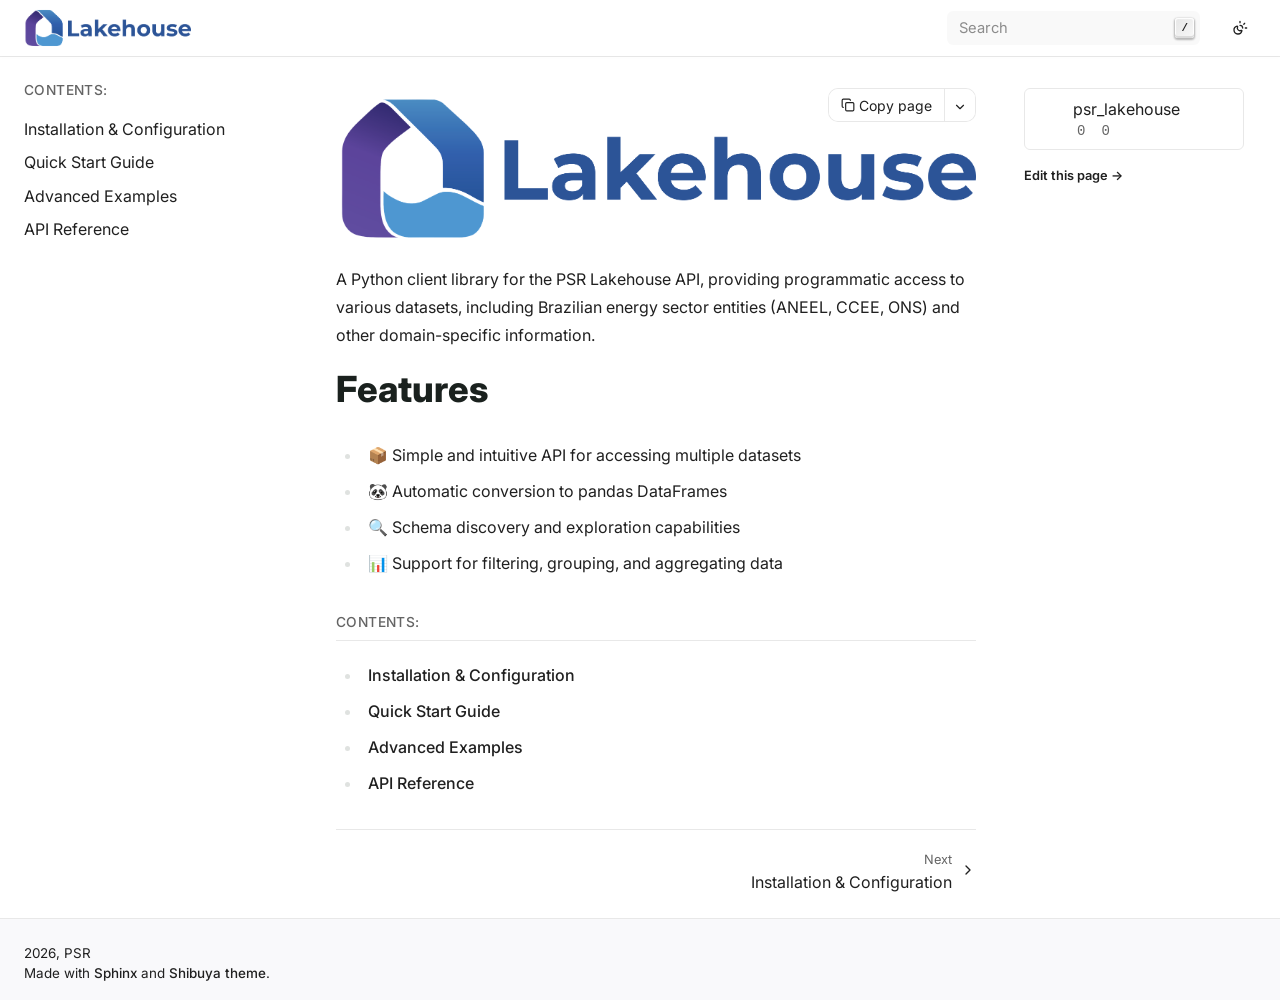
==== commit ef17817e: "deploy: feeee0ad6e5d2af4cf631ee1aa5966e1ca6d81d1" ====
--- a/index.html
+++ b/index.html
@@ -25,7 +25,7 @@
   <div class="sy-head-blur"></div>
   <div class="sy-head-inner sy-container mx-auto">
     <a class="sy-head-brand" href="#">
-      <img class="light-logo" src="_static/img/lakehouse_horizontal_light.svg" alt="PSR Lakehouse" height="28" loading="lazy" />
+      <img class="light-logo" src="_static/img/lakehouse_horizontal_light.png" alt="PSR Lakehouse" height="28" loading="lazy" />
       <img class="dark-logo" src="_static/img/lakehouse_horizontal_dark.png" alt="PSR Lakehouse" height="28" loading="lazy" />
       <strong>PSR Lakehouse</strong>
     </a>
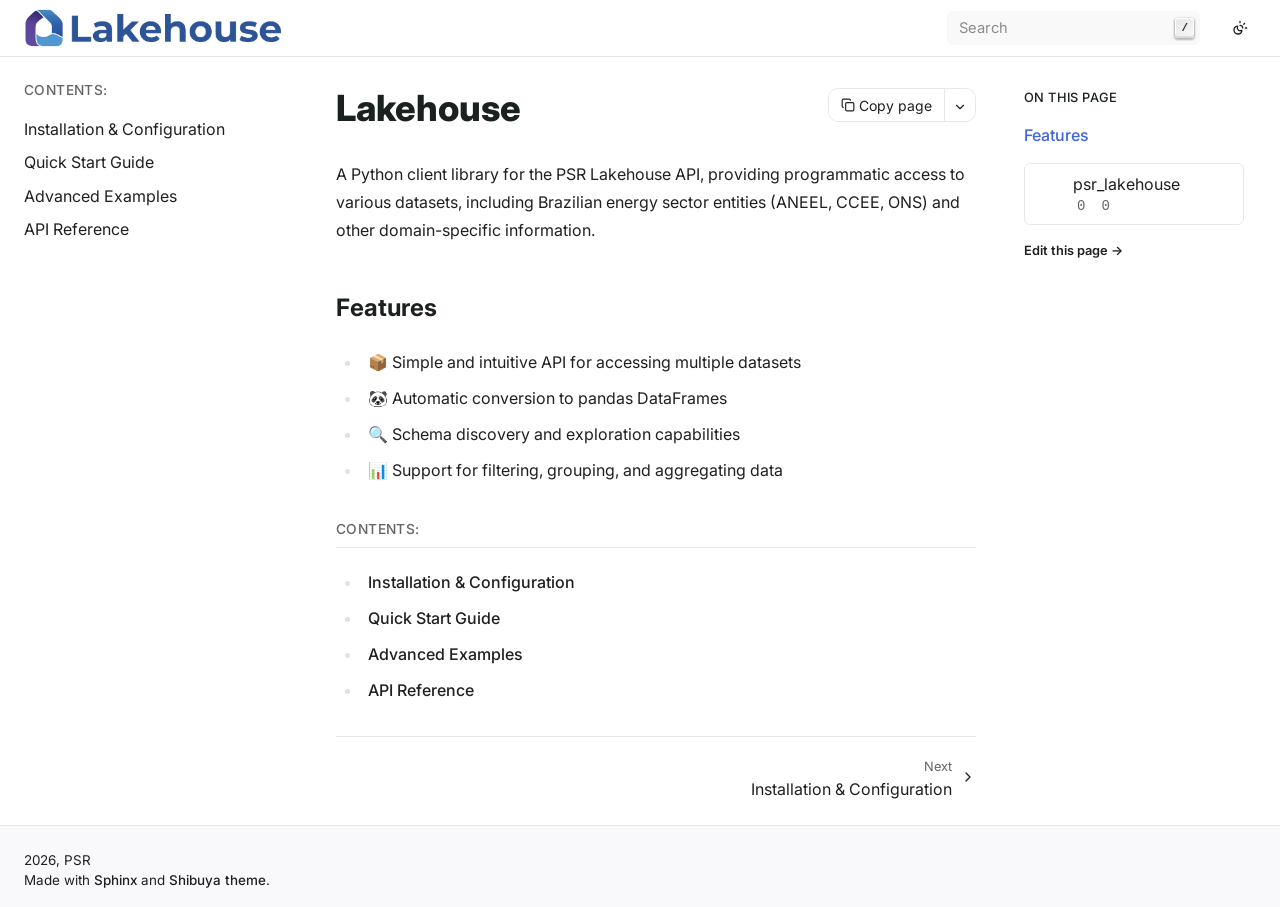
==== commit 4c924888: "deploy: 8925d3f5611c53425a37c2bc9b9a68abc45be4fd" ====
--- a/index.html
+++ b/index.html
@@ -18,7 +18,7 @@
   --sy-f-heading: "Inter", var(--sy-f-sys), var(--sy-f-cjk), sans-serif;
 }
 </style>
-    <meta property="og:type" content="website"/><meta property="og:title" content="Features"/>
+    <meta property="og:type" content="website"/><meta property="og:title" content="Lakehouse"/>
     <meta name="twitter:card" content="summary"/>
   </head>
 <body><div class="sy-head">
@@ -75,7 +75,10 @@
     <button class="rside-close js-menu xl:hidden" aria-label="Close Table of Contents" type="button" aria-controls="rside" aria-expanded="false">
       <i class="i-lucide close"></i>
     </button>
-    <div class="sy-scrollbar sy-rside-inner px-6 xl:top-16 xl:sticky xl:pl-0 pt-6 pb-4"><a class="js-repo-stats repo-stats flex items-center" href="https://github.com/psrenergy/psr_lakehouse"
+    <div class="sy-scrollbar sy-rside-inner px-6 xl:top-16 xl:sticky xl:pl-0 pt-6 pb-4"><div class="localtoc"><h3>On this page</h3><ul>
+<li><a class="reference internal" href="#features">Features</a></li>
+</ul>
+</div><a class="js-repo-stats repo-stats flex items-center" href="https://github.com/psrenergy/psr_lakehouse"
   data-type="github" data-user="psrenergy" data-repo="psr_lakehouse">
   <span class="w-8 flex items-center justify-around shrink-0 text-3xl">
     <iconify-icon icon="simple-icons:github"></iconify-icon>
@@ -114,7 +117,7 @@
         <span>/</span>
         <meta itemprop="position" content="1" />
       </li><li itemprop="itemListElement" itemscope itemtype="https://schema.org/ListItem">
-        <strong itemprop="name">Features</strong>
+        <strong itemprop="name">Lakehouse</strong>
         <meta itemprop="position" content="2" />
       </li></ol>
     <div class="xl:hidden ml-1">
@@ -162,17 +165,11 @@
     </div>
   </div>
 </div><article class="yue" role="main">
-          <div class="hero-logo only-light docutils container">
-<a class="reference internal image-reference" href="_images/lakehouse_horizontal_light.png"><img alt="PSR Lakehouse Logo" src="_images/lakehouse_horizontal_light.png" style="width: 100%;" />
-</a>
-</div>
-<div class="hero-logo only-dark docutils container">
-<a class="reference internal image-reference" href="_images/lakehouse_horizontal_dark.png"><img alt="PSR Lakehouse Logo" src="_images/lakehouse_horizontal_dark.png" style="width: 100%;" />
-</a>
-</div>
+          <section id="lakehouse">
+<h1>Lakehouse<a class="headerlink" href="#lakehouse" title="Link to this heading">¶</a></h1>
 <p>A Python client library for the PSR Lakehouse API, providing programmatic access to various datasets, including Brazilian energy sector entities (ANEEL, CCEE, ONS) and other domain-specific information.</p>
 <section id="features">
-<h1>Features<a class="headerlink" href="#features" title="Link to this heading">¶</a></h1>
+<h2>Features<a class="headerlink" href="#features" title="Link to this heading">¶</a></h2>
 <ul class="simple">
 <li><p>📦 Simple and intuitive API for accessing multiple datasets</p></li>
 <li><p>🐼 Automatic conversion to pandas DataFrames</p></li>
@@ -188,6 +185,7 @@
 <li class="toctree-l1"><a class="reference internal" href="api.html">API Reference</a></li>
 </ul>
 </div>
+</section>
 </section>
 
         </article><button class="back-to-top" type="button">
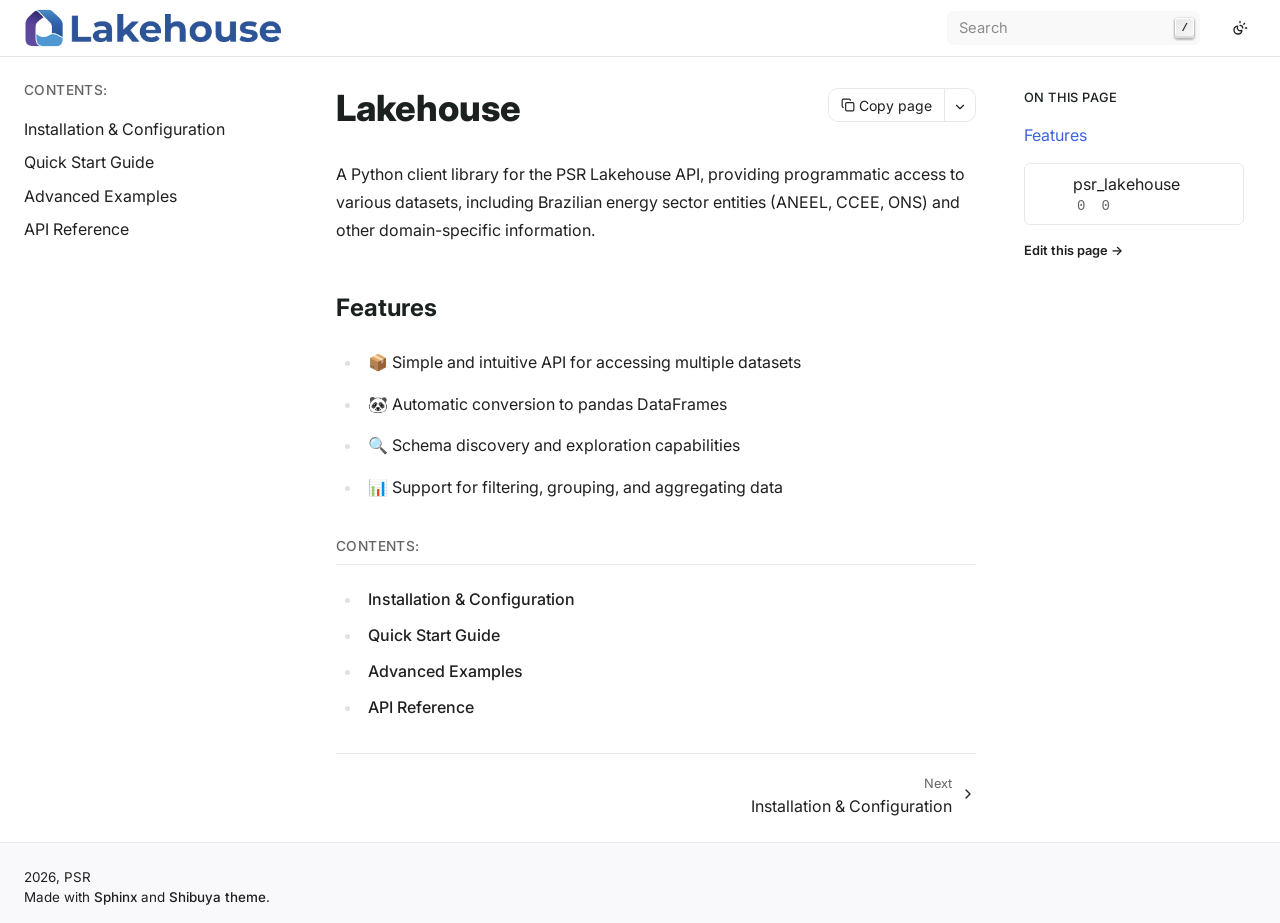
==== commit d186fb66: "deploy: 8010148b75a392b4171730537d50de86d85e8af4" ====
--- a/index.html
+++ b/index.html
@@ -6,7 +6,7 @@
     function setColorMode(t){let e=document.documentElement;e.setAttribute("data-color-mode",t);let a=window.matchMedia&&window.matchMedia("(prefers-color-scheme: dark)").matches,s=t;"auto"===t&&(s=a?"dark":"light"),"light"===s?(e.classList.remove("dark"),e.classList.add("light")):(e.classList.remove("light"),e.classList.add("dark"))}
     setColorMode(localStorage._theme||"auto");
   </script><link rel="stylesheet" type="text/css" href="_static/pygments.css?v=e1a1ceaf" />
-    <link rel="stylesheet" type="text/css" href="_static/shibuya.css?v=44020203" />
+    <link rel="stylesheet" type="text/css" href="_static/shibuya.css?v=9454f7d5" />
     <link media="print" rel="stylesheet" type="text/css" href="_static/print.css?v=20ff2c19" />
     <link rel="stylesheet" type="text/css" href="_static/custom.css?v=dab9ba16" />
     <link rel="preconnect" href="https://fonts.googleapis.com">
@@ -18,7 +18,8 @@
   --sy-f-heading: "Inter", var(--sy-f-sys), var(--sy-f-cjk), sans-serif;
 }
 </style>
-    <meta property="og:type" content="website"/><meta property="og:title" content="Lakehouse"/>
+    
+  <meta property="og:type" content="website"/><meta property="og:title" content="Lakehouse"/>
     <meta name="twitter:card" content="summary"/>
   </head>
 <body><div class="sy-head">
@@ -228,5 +229,5 @@
       <script src="_static/documentation_options.js?v=5929fcd5"></script>
       <script src="_static/doctools.js?v=fd6eb6e6"></script>
       <script src="_static/sphinx_highlight.js?v=6ffebe34"></script>
-      <script src="_static/shibuya.js?v=cac61aee"></script></body>
+      <script src="_static/shibuya.js?v=50760d75"></script></body>
 </html>
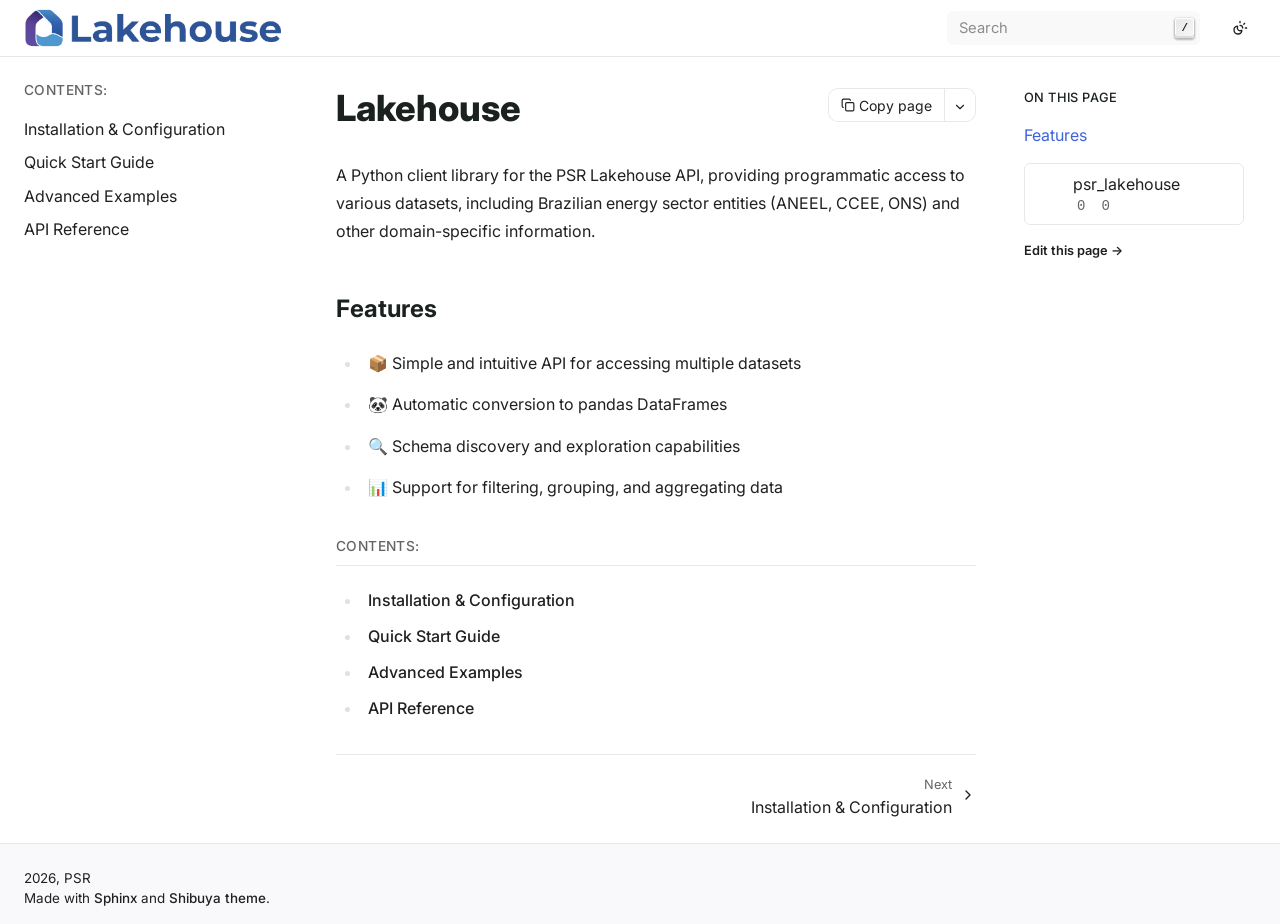
==== commit b6b788e7: "deploy: 08e3741d1faf013e1e8122af7ac51989e038ff5d" ====
--- a/index.html
+++ b/index.html
@@ -6,7 +6,7 @@
     function setColorMode(t){let e=document.documentElement;e.setAttribute("data-color-mode",t);let a=window.matchMedia&&window.matchMedia("(prefers-color-scheme: dark)").matches,s=t;"auto"===t&&(s=a?"dark":"light"),"light"===s?(e.classList.remove("dark"),e.classList.add("light")):(e.classList.remove("light"),e.classList.add("dark"))}
     setColorMode(localStorage._theme||"auto");
   </script><link rel="stylesheet" type="text/css" href="_static/pygments.css?v=e1a1ceaf" />
-    <link rel="stylesheet" type="text/css" href="_static/shibuya.css?v=9454f7d5" />
+    <link rel="stylesheet" type="text/css" href="_static/shibuya.css?v=70423902" />
     <link media="print" rel="stylesheet" type="text/css" href="_static/print.css?v=20ff2c19" />
     <link rel="stylesheet" type="text/css" href="_static/custom.css?v=dab9ba16" />
     <link rel="preconnect" href="https://fonts.googleapis.com">
@@ -167,10 +167,10 @@
   </div>
 </div><article class="yue" role="main">
           <section id="lakehouse">
-<h1>Lakehouse<a class="headerlink" href="#lakehouse" title="Link to this heading">¶</a></h1>
+<h1>Lakehouse<a class="headerlink" href="#lakehouse" title="Link to this heading">#</a></h1>
 <p>A Python client library for the PSR Lakehouse API, providing programmatic access to various datasets, including Brazilian energy sector entities (ANEEL, CCEE, ONS) and other domain-specific information.</p>
 <section id="features">
-<h2>Features<a class="headerlink" href="#features" title="Link to this heading">¶</a></h2>
+<h2>Features<a class="headerlink" href="#features" title="Link to this heading">#</a></h2>
 <ul class="simple">
 <li><p>📦 Simple and intuitive API for accessing multiple datasets</p></li>
 <li><p>🐼 Automatic conversion to pandas DataFrames</p></li>
@@ -220,9 +220,9 @@
   </p>
 </div>
       <div class="sy-foot-socials">
-<a href="https://github.com/psrenergy/psr_lakehouse" aria-label="GitHub">
-  <iconify-icon icon="simple-icons:github"></iconify-icon>
-</a></div>
+  <a href="https://github.com/psrenergy/psr_lakehouse" aria-label="GitHub">
+    <iconify-icon icon="simple-icons:github"></iconify-icon>
+  </a></div>
     </div>
   </div>
 </footer>
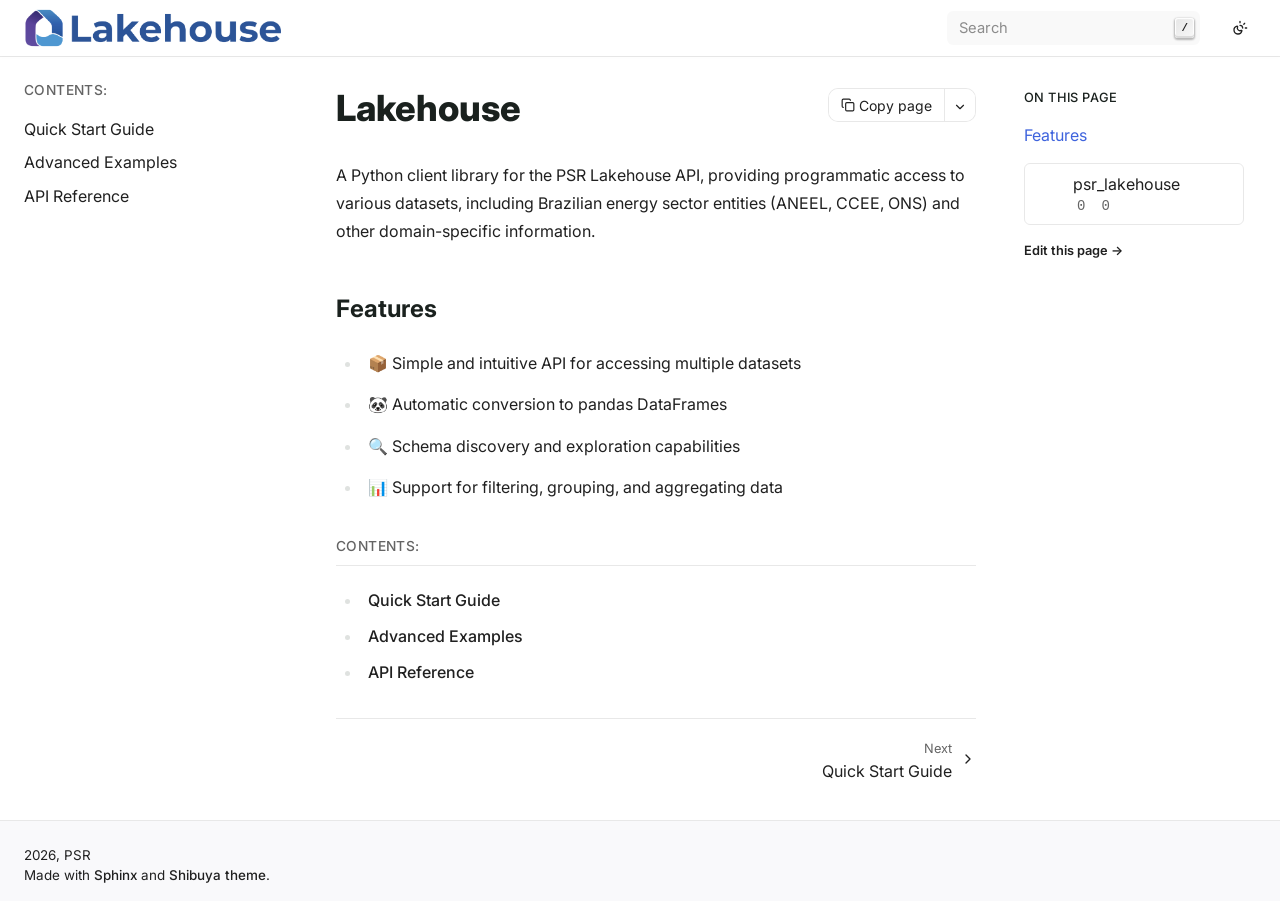
==== commit a9f0df4d: "deploy: 2e60c19eb75623eb95a354117594b729d2def2d0" ====
--- a/index.html
+++ b/index.html
@@ -2,11 +2,11 @@
 <html lang="en" data-accent-color="indigo" data-content_root="./">
 <head>
   <meta charset="utf-8">
-  <meta name="viewport" content="width=device-width, initial-scale=1.0"><title>PSR Lakehouse documentation</title><link rel="shortcut icon" href="_static/lakehouse.svg"/><link rel="index" title="Index" href="genindex.html" /><link rel="search" title="Search" href="search.html" /><link rel="next" title="Installation &amp; Configuration" href="installation.html" /><script>
+  <meta name="viewport" content="width=device-width, initial-scale=1.0"><title>PSR Lakehouse documentation</title><link rel="shortcut icon" href="_static/lakehouse.svg"/><link rel="index" title="Index" href="genindex.html" /><link rel="search" title="Search" href="search.html" /><link rel="next" title="Quick Start Guide" href="quickstart.html" /><script>
     function setColorMode(t){let e=document.documentElement;e.setAttribute("data-color-mode",t);let a=window.matchMedia&&window.matchMedia("(prefers-color-scheme: dark)").matches,s=t;"auto"===t&&(s=a?"dark":"light"),"light"===s?(e.classList.remove("dark"),e.classList.add("light")):(e.classList.remove("light"),e.classList.add("dark"))}
     setColorMode(localStorage._theme||"auto");
   </script><link rel="stylesheet" type="text/css" href="_static/pygments.css?v=e1a1ceaf" />
-    <link rel="stylesheet" type="text/css" href="_static/shibuya.css?v=70423902" />
+    <link rel="stylesheet" type="text/css" href="_static/shibuya.css?v=2ceb65ce" />
     <link media="print" rel="stylesheet" type="text/css" href="_static/print.css?v=20ff2c19" />
     <link rel="stylesheet" type="text/css" href="_static/custom.css?v=dab9ba16" />
     <link rel="preconnect" href="https://fonts.googleapis.com">
@@ -61,7 +61,6 @@
       <div class="sy-scrollbar p-6">
         <div class="globaltoc" data-expand-depth="0"><p class="caption" role="heading" aria-level="3"><span class="caption-text">Contents:</span></p>
 <ul>
-<li class="toctree-l1"><a class="reference internal" href="installation.html">Installation &amp; Configuration</a></li>
 <li class="toctree-l1"><a class="reference internal" href="quickstart.html">Quick Start Guide</a></li>
 <li class="toctree-l1"><a class="reference internal" href="examples.html">Advanced Examples</a></li>
 <li class="toctree-l1"><a class="reference internal" href="api.html">API Reference</a></li>
@@ -180,7 +179,6 @@
 <div class="toctree-wrapper compound">
 <p class="caption" role="heading"><span class="caption-text">Contents:</span></p>
 <ul>
-<li class="toctree-l1"><a class="reference internal" href="installation.html">Installation &amp; Configuration</a></li>
 <li class="toctree-l1"><a class="reference internal" href="quickstart.html">Quick Start Guide</a></li>
 <li class="toctree-l1"><a class="reference internal" href="examples.html">Advanced Examples</a></li>
 <li class="toctree-l1"><a class="reference internal" href="api.html">API Reference</a></li>
@@ -195,10 +193,10 @@
   </svg>
   <span>Back to top</span>
 </button><div class="navigation flex print:hidden"><div class="navigation-next">
-    <a href="installation.html">
+    <a href="quickstart.html">
       <div class="page-info">
         <span>Next</span>
-        <div class="title">Installation &amp; Configuration</div>
+        <div class="title">Quick Start Guide</div>
       </div>
       <i class="i-lucide chevron-right"></i>
     </a>
